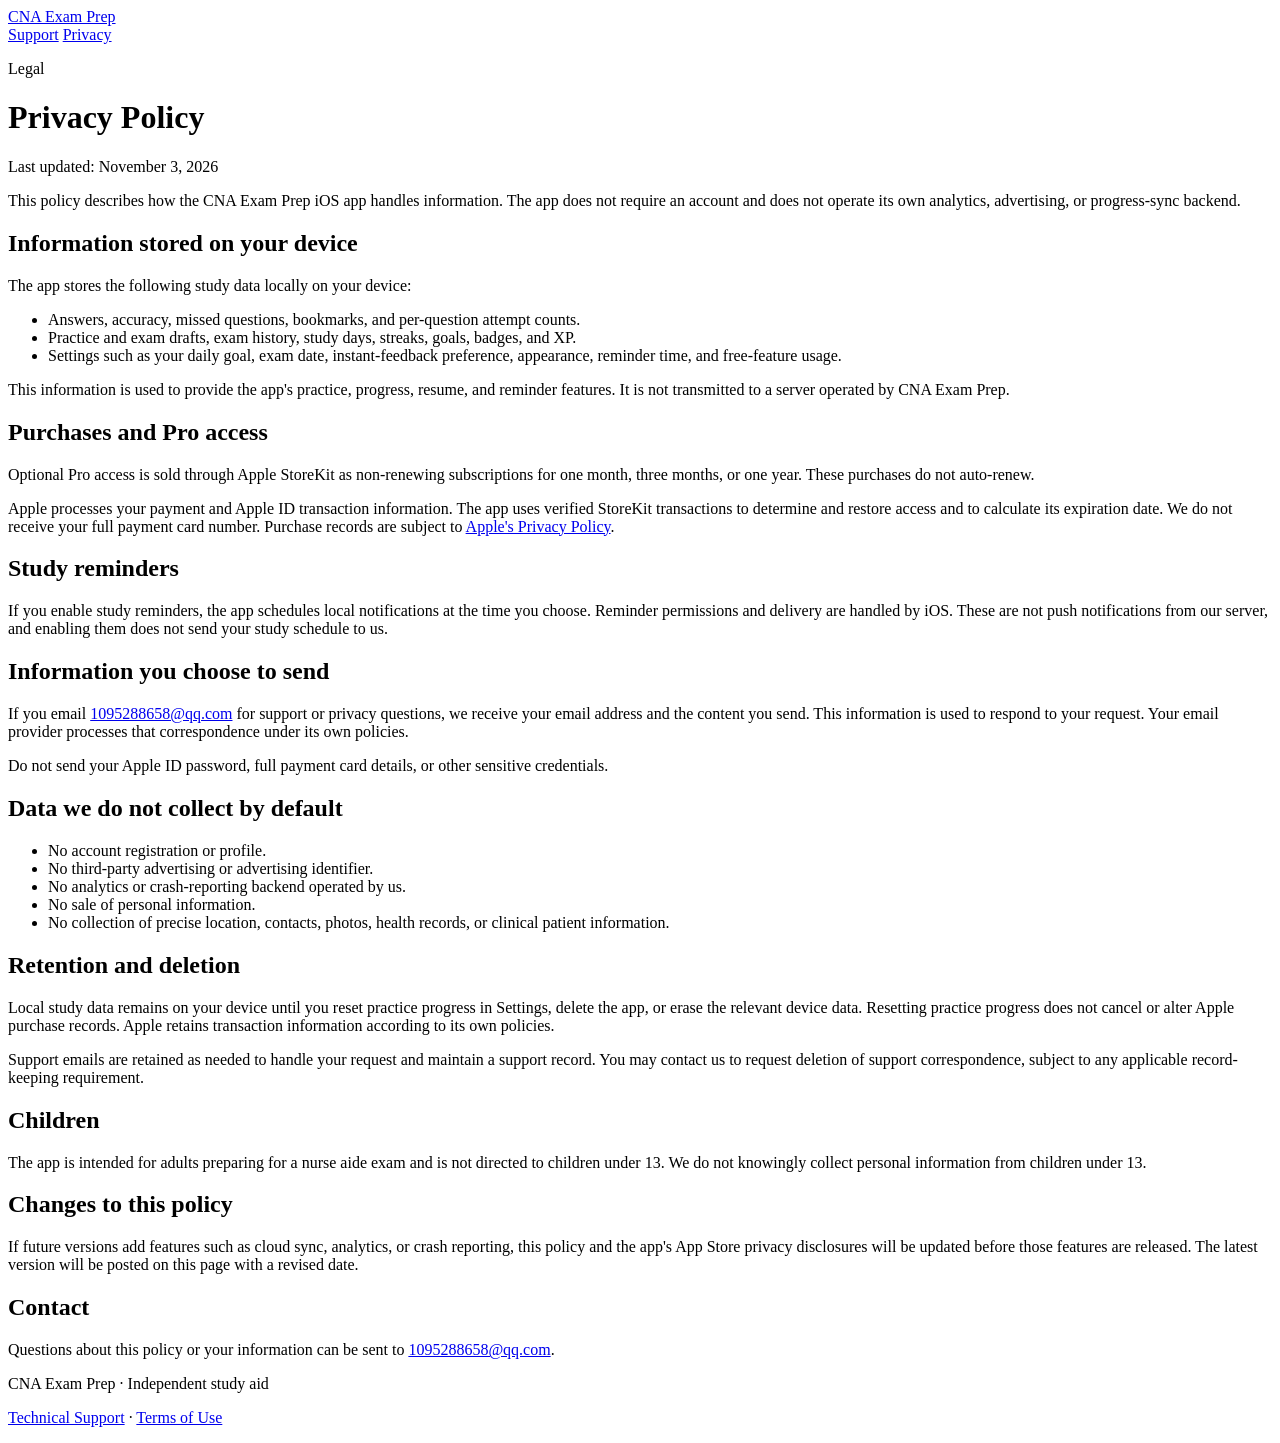
==== privacy.html @ 67e8abf7 "Publish CNA Exam Prep support website" ====
<!doctype html>
<html lang="en">
<head>
  <meta charset="utf-8">
  <meta name="viewport" content="width=device-width, initial-scale=1">
  <meta name="description" content="Privacy policy for the CNA Exam Prep iOS app.">
  <title>Privacy Policy — CNA Exam Prep</title>
  <link rel="stylesheet" href="styles.css">
</head>
<body>
  <header class="site-header">
    <a class="brand" href="index.html">CNA Exam Prep</a>
    <nav aria-label="Main navigation">
      <a href="support.html">Support</a>
      <a href="privacy.html" aria-current="page">Privacy</a>
    </nav>
  </header>

  <main class="document">
    <p class="eyebrow">Legal</p>
    <h1>Privacy Policy</h1>
    <p class="updated">Last updated: November 3, 2026</p>
    <p>This policy describes how the CNA Exam Prep iOS app handles information. The app does not require an account and does not operate its own analytics, advertising, or progress-sync backend.</p>

    <h2>Information stored on your device</h2>
    <p>The app stores the following study data locally on your device:</p>
    <ul>
      <li>Answers, accuracy, missed questions, bookmarks, and per-question attempt counts.</li>
      <li>Practice and exam drafts, exam history, study days, streaks, goals, badges, and XP.</li>
      <li>Settings such as your daily goal, exam date, instant-feedback preference, appearance, reminder time, and free-feature usage.</li>
    </ul>
    <p>This information is used to provide the app's practice, progress, resume, and reminder features. It is not transmitted to a server operated by CNA Exam Prep.</p>

    <h2>Purchases and Pro access</h2>
    <p>Optional Pro access is sold through Apple StoreKit as non-renewing subscriptions for one month, three months, or one year. These purchases do not auto-renew.</p>
    <p>Apple processes your payment and Apple ID transaction information. The app uses verified StoreKit transactions to determine and restore access and to calculate its expiration date. We do not receive your full payment card number. Purchase records are subject to <a href="https://www.apple.com/legal/privacy/">Apple's Privacy Policy</a>.</p>

    <h2>Study reminders</h2>
    <p>If you enable study reminders, the app schedules local notifications at the time you choose. Reminder permissions and delivery are handled by iOS. These are not push notifications from our server, and enabling them does not send your study schedule to us.</p>

    <h2>Information you choose to send</h2>
    <p>If you email <a href="mailto:1095288658@qq.com">1095288658@qq.com</a> for support or privacy questions, we receive your email address and the content you send. This information is used to respond to your request. Your email provider processes that correspondence under its own policies.</p>
    <p>Do not send your Apple ID password, full payment card details, or other sensitive credentials.</p>

    <h2>Data we do not collect by default</h2>
    <ul>
      <li>No account registration or profile.</li>
      <li>No third-party advertising or advertising identifier.</li>
      <li>No analytics or crash-reporting backend operated by us.</li>
      <li>No sale of personal information.</li>
      <li>No collection of precise location, contacts, photos, health records, or clinical patient information.</li>
    </ul>

    <h2>Retention and deletion</h2>
    <p>Local study data remains on your device until you reset practice progress in Settings, delete the app, or erase the relevant device data. Resetting practice progress does not cancel or alter Apple purchase records. Apple retains transaction information according to its own policies.</p>
    <p>Support emails are retained as needed to handle your request and maintain a support record. You may contact us to request deletion of support correspondence, subject to any applicable record-keeping requirement.</p>

    <h2>Children</h2>
    <p>The app is intended for adults preparing for a nurse aide exam and is not directed to children under 13. We do not knowingly collect personal information from children under 13.</p>

    <h2>Changes to this policy</h2>
    <p>If future versions add features such as cloud sync, analytics, or crash reporting, this policy and the app's App Store privacy disclosures will be updated before those features are released. The latest version will be posted on this page with a revised date.</p>

    <h2>Contact</h2>
    <p>Questions about this policy or your information can be sent to <a href="mailto:1095288658@qq.com?subject=CNA%20Exam%20Prep%20Privacy">1095288658@qq.com</a>.</p>
  </main>

  <footer>
    <p>CNA Exam Prep · Independent study aid</p>
    <p><a href="support.html">Technical Support</a> · <a href="https://www.apple.com/legal/internet-services/itunes/dev/stdeula/">Terms of Use</a></p>
  </footer>
</body>
</html>
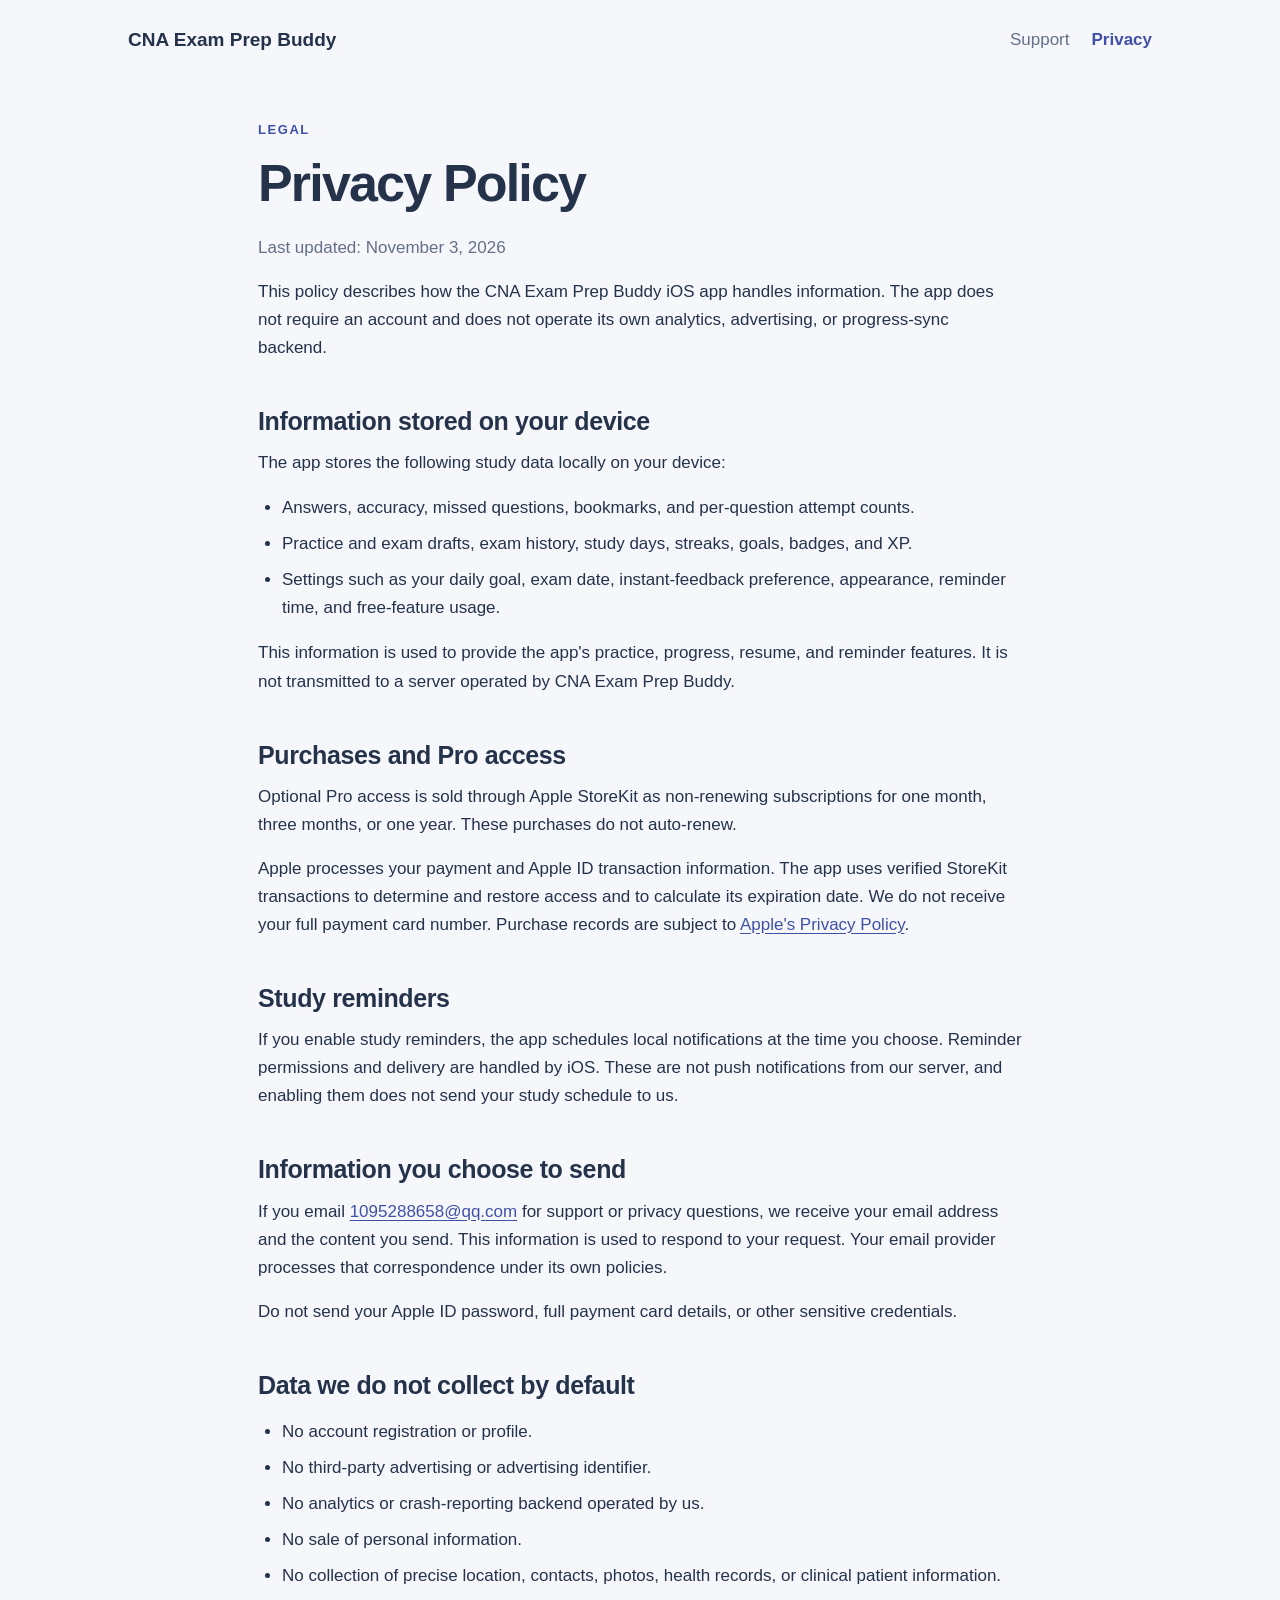
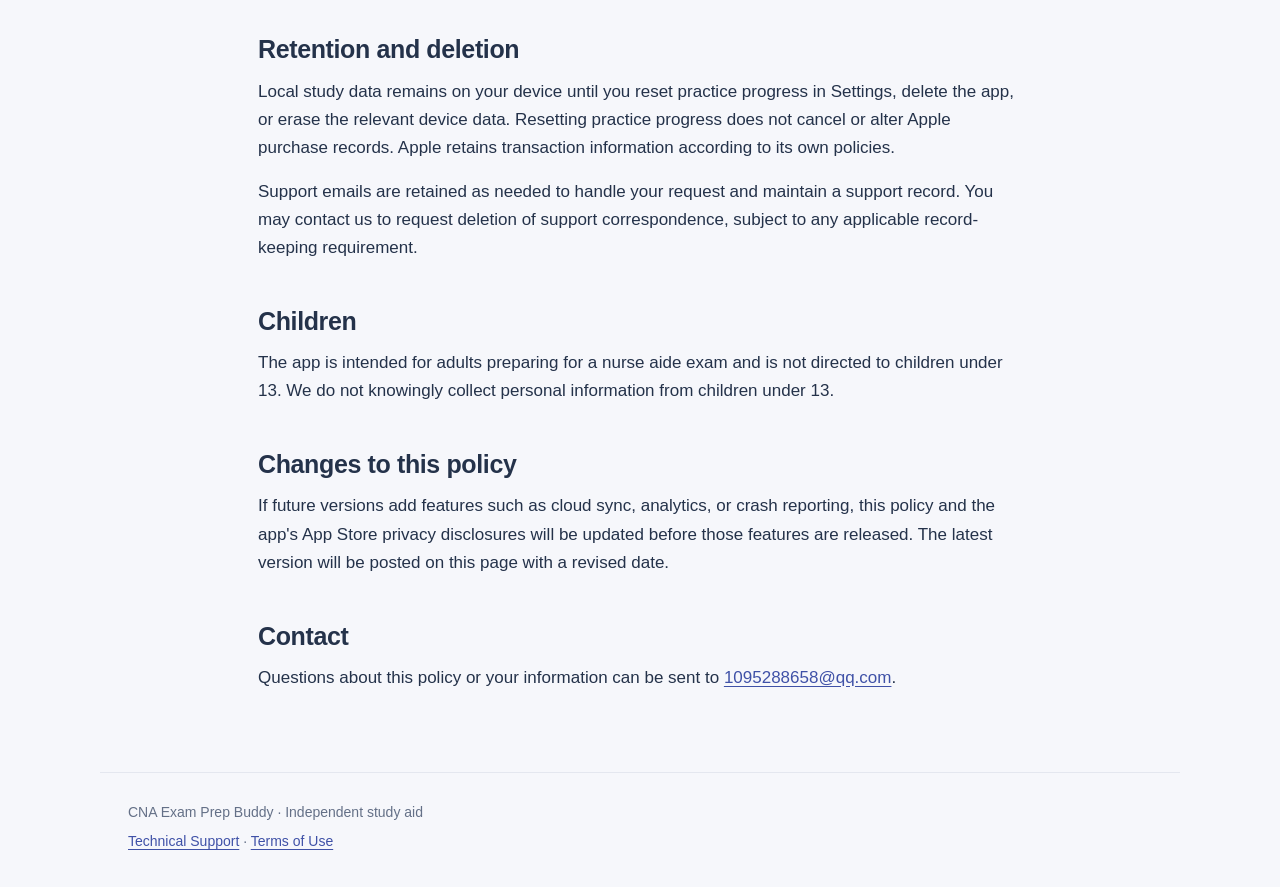
==== commit 93054060: "Rename app to CNA Exam Prep Buddy" ====
--- a/privacy.html
+++ b/privacy.html
@@ -3,13 +3,13 @@
 <head>
   <meta charset="utf-8">
   <meta name="viewport" content="width=device-width, initial-scale=1">
-  <meta name="description" content="Privacy policy for the CNA Exam Prep iOS app.">
-  <title>Privacy Policy — CNA Exam Prep</title>
+  <meta name="description" content="Privacy policy for the CNA Exam Prep Buddy iOS app.">
+  <title>Privacy Policy — CNA Exam Prep Buddy</title>
   <link rel="stylesheet" href="styles.css">
 </head>
 <body>
   <header class="site-header">
-    <a class="brand" href="index.html">CNA Exam Prep</a>
+    <a class="brand" href="index.html">CNA Exam Prep Buddy</a>
     <nav aria-label="Main navigation">
       <a href="support.html">Support</a>
       <a href="privacy.html" aria-current="page">Privacy</a>
@@ -20,7 +20,7 @@
     <p class="eyebrow">Legal</p>
     <h1>Privacy Policy</h1>
     <p class="updated">Last updated: November 3, 2026</p>
-    <p>This policy describes how the CNA Exam Prep iOS app handles information. The app does not require an account and does not operate its own analytics, advertising, or progress-sync backend.</p>
+    <p>This policy describes how the CNA Exam Prep Buddy iOS app handles information. The app does not require an account and does not operate its own analytics, advertising, or progress-sync backend.</p>
 
     <h2>Information stored on your device</h2>
     <p>The app stores the following study data locally on your device:</p>
@@ -29,7 +29,7 @@
       <li>Practice and exam drafts, exam history, study days, streaks, goals, badges, and XP.</li>
       <li>Settings such as your daily goal, exam date, instant-feedback preference, appearance, reminder time, and free-feature usage.</li>
     </ul>
-    <p>This information is used to provide the app's practice, progress, resume, and reminder features. It is not transmitted to a server operated by CNA Exam Prep.</p>
+    <p>This information is used to provide the app's practice, progress, resume, and reminder features. It is not transmitted to a server operated by CNA Exam Prep Buddy.</p>
 
     <h2>Purchases and Pro access</h2>
     <p>Optional Pro access is sold through Apple StoreKit as non-renewing subscriptions for one month, three months, or one year. These purchases do not auto-renew.</p>
@@ -62,11 +62,11 @@
     <p>If future versions add features such as cloud sync, analytics, or crash reporting, this policy and the app's App Store privacy disclosures will be updated before those features are released. The latest version will be posted on this page with a revised date.</p>
 
     <h2>Contact</h2>
-    <p>Questions about this policy or your information can be sent to <a href="mailto:1095288658@qq.com?subject=CNA%20Exam%20Prep%20Privacy">1095288658@qq.com</a>.</p>
+    <p>Questions about this policy or your information can be sent to <a href="mailto:1095288658@qq.com?subject=CNA%20Exam%20Prep%20Buddy%20Privacy">1095288658@qq.com</a>.</p>
   </main>
 
   <footer>
-    <p>CNA Exam Prep · Independent study aid</p>
+    <p>CNA Exam Prep Buddy · Independent study aid</p>
     <p><a href="support.html">Technical Support</a> · <a href="https://www.apple.com/legal/internet-services/itunes/dev/stdeula/">Terms of Use</a></p>
   </footer>
 </body>
--- a/styles.css
+++ b/styles.css
@@ -0,0 +1,153 @@
+:root {
+  color-scheme: light;
+  --ink: #24324a;
+  --muted: #647087;
+  --brand: #5269c9;
+  --brand-dark: #3f51a7;
+  --accent: #e8b4c8;
+  --paper: #ffffff;
+  --background: #f6f7fb;
+  --line: #e4e7ef;
+}
+
+* { box-sizing: border-box; }
+
+html { scroll-behavior: smooth; }
+
+body {
+  margin: 0;
+  color: var(--ink);
+  background: var(--background);
+  font: 17px/1.65 -apple-system, BlinkMacSystemFont, "Segoe UI", sans-serif;
+}
+
+a { color: var(--brand-dark); text-underline-offset: 3px; }
+a:hover { color: var(--brand); }
+
+.site-header {
+  display: flex;
+  align-items: center;
+  justify-content: space-between;
+  gap: 24px;
+  max-width: 1080px;
+  margin: 0 auto;
+  padding: 24px 28px;
+}
+
+.brand {
+  color: var(--ink);
+  font-size: 19px;
+  font-weight: 750;
+  text-decoration: none;
+}
+
+nav { display: flex; gap: 22px; }
+nav a { color: var(--muted); text-decoration: none; }
+nav a[aria-current="page"] { color: var(--brand-dark); font-weight: 700; }
+
+main {
+  max-width: 1080px;
+  margin: 0 auto;
+  padding: 32px 28px 64px;
+}
+
+.hero {
+  padding: 64px 0 48px;
+  max-width: 790px;
+}
+
+.eyebrow {
+  margin: 0 0 10px;
+  color: var(--brand-dark);
+  font-size: 13px;
+  font-weight: 800;
+  letter-spacing: .12em;
+  text-transform: uppercase;
+}
+
+h1, h2, h3 { line-height: 1.25; }
+h1 { margin: 0 0 18px; font-size: clamp(36px, 6vw, 60px); letter-spacing: -.035em; }
+h2 { margin: 36px 0 12px; font-size: 25px; letter-spacing: -.015em; }
+h3 { margin: 24px 0 8px; font-size: 19px; }
+p { margin: 0 0 16px; }
+ul { padding-left: 24px; }
+li { margin-bottom: 8px; }
+
+.lead {
+  max-width: 720px;
+  color: var(--muted);
+  font-size: 20px;
+}
+
+.actions { display: flex; flex-wrap: wrap; gap: 12px; margin-top: 30px; }
+
+.button {
+  display: inline-block;
+  border-radius: 12px;
+  padding: 12px 18px;
+  font-weight: 700;
+  text-decoration: none;
+}
+
+.button.primary { color: white; background: var(--brand-dark); }
+.button.primary:hover { background: var(--brand); }
+.button.secondary { color: var(--brand-dark); background: #e9ecf8; }
+
+.grid {
+  display: grid;
+  grid-template-columns: repeat(3, 1fr);
+  gap: 18px;
+  margin: 12px 0 32px;
+}
+
+.card, .notice, .contact-card {
+  border: 1px solid var(--line);
+  border-radius: 18px;
+  background: var(--paper);
+  padding: 24px;
+  box-shadow: 0 8px 24px rgba(36, 50, 74, .04);
+}
+
+.card h2, .contact-card h2, .notice h2 { margin-top: 0; }
+.card p, .notice p:last-child, .contact-card p:last-of-type { color: var(--muted); }
+
+.notice {
+  border-color: #ead9e0;
+  background: #fbf4f7;
+}
+
+.document {
+  max-width: 820px;
+  padding-top: 40px;
+}
+
+.document h1 { font-size: clamp(38px, 6vw, 52px); }
+.document h2 { padding-top: 8px; }
+.document .updated { color: var(--muted); }
+.contact-card { margin: 28px 0 36px; }
+.contact-card .button { margin-top: 8px; }
+
+footer {
+  max-width: 1080px;
+  margin: 0 auto;
+  padding: 28px;
+  border-top: 1px solid var(--line);
+  color: var(--muted);
+  font-size: 14px;
+}
+
+footer p { margin-bottom: 6px; }
+
+@media (max-width: 720px) {
+  body { font-size: 16px; }
+  .site-header { padding: 20px; }
+  main { padding: 20px 20px 44px; }
+  .hero { padding: 40px 0 32px; }
+  .grid { grid-template-columns: 1fr; }
+  .lead { font-size: 18px; }
+  footer { padding: 24px 20px; }
+}
+
+@media (prefers-reduced-motion: reduce) {
+  html { scroll-behavior: auto; }
+}
